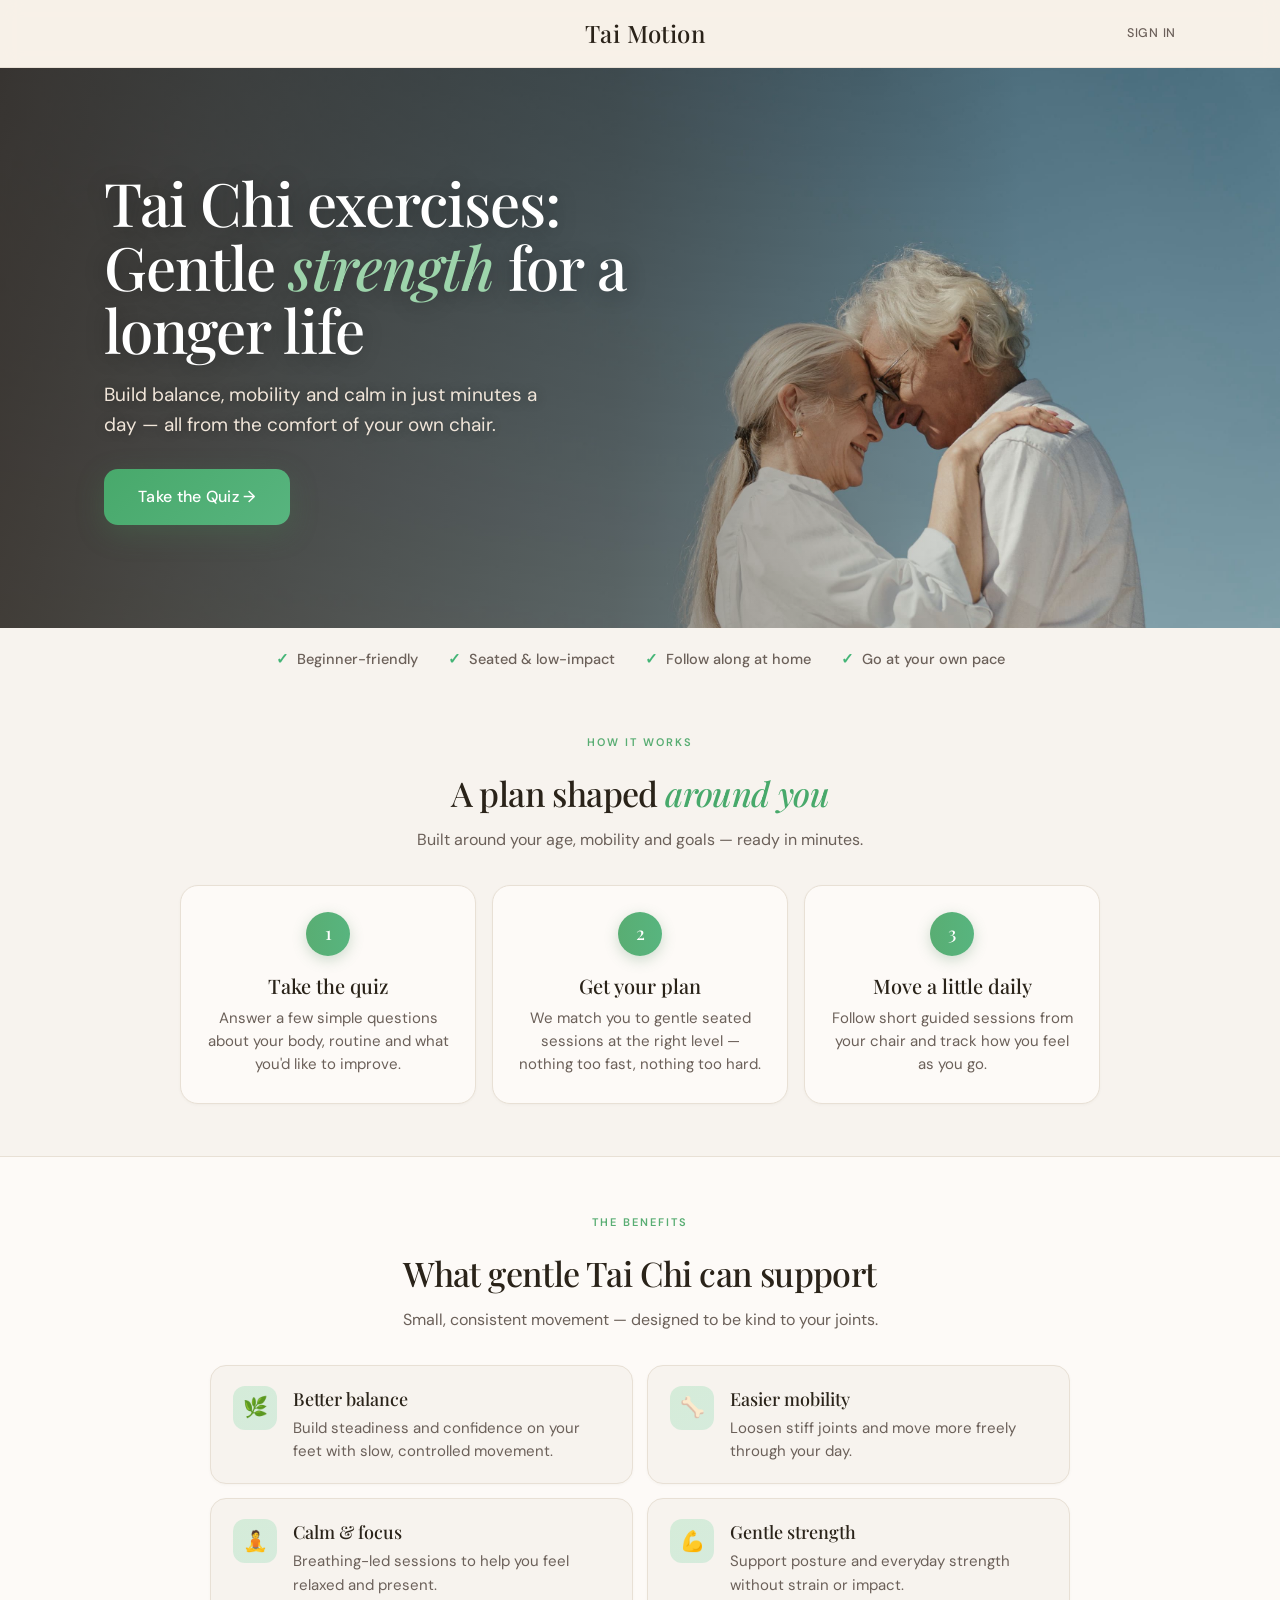
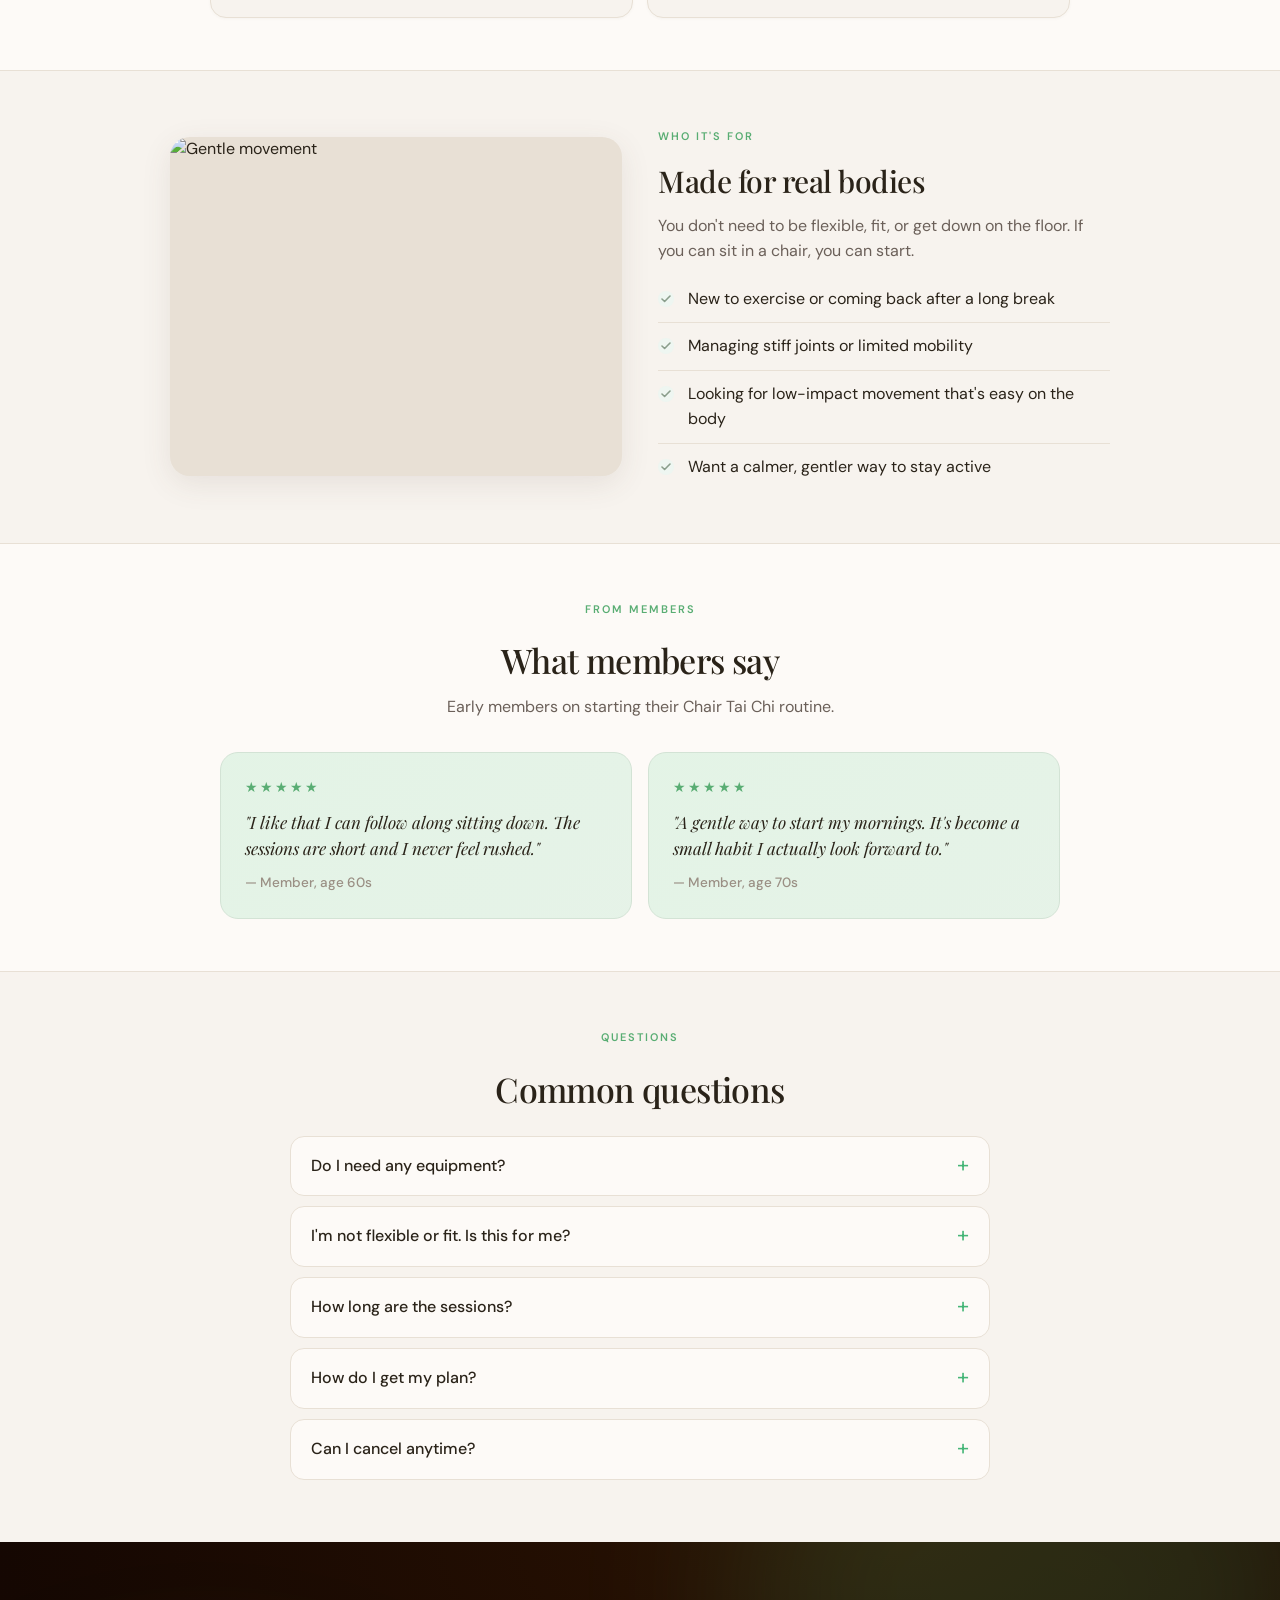
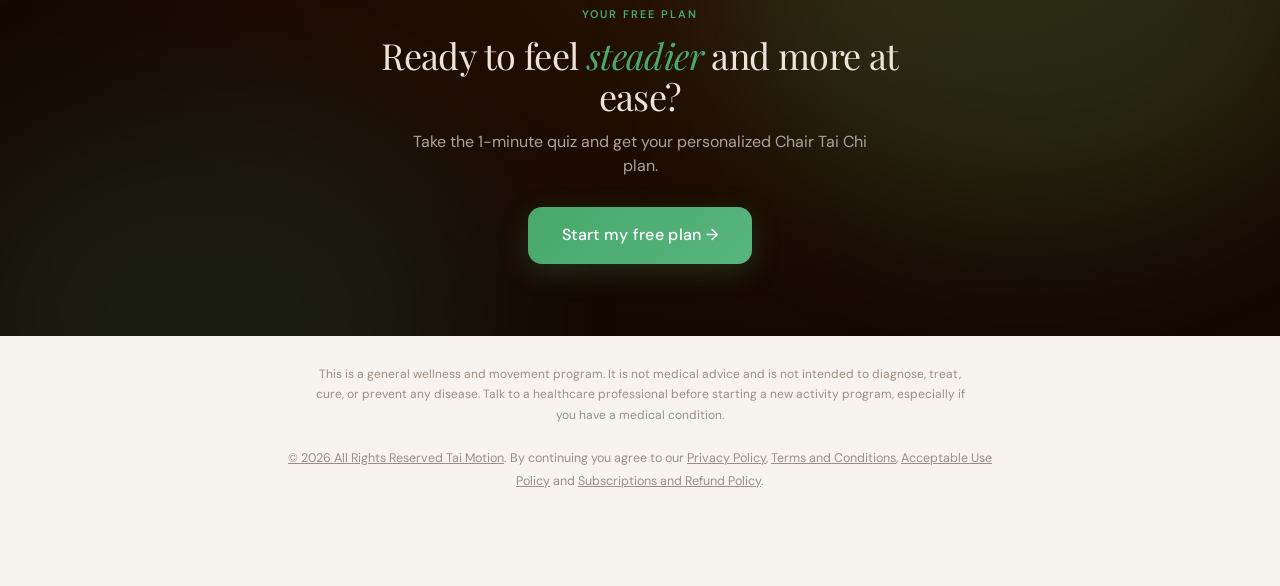
==== index.html @ 9742edc8 "funnel: bump track.js v2->v3 across all pages to force fresh deploy (fixes stale quiz.html missing f" ====
<!doctype html>
<html lang="en">
<head>
<!-- Google Tag Manager -->
<script>(function(w,d,s,l,i){w[l]=w[l]||[];w[l].push({'gtm.start':
new Date().getTime(),event:'gtm.js'});var f=d.getElementsByTagName(s)[0],
j=d.createElement(s),dl=l!='dataLayer'?'&l='+l:'';j.async=true;j.src=
'https://www.googletagmanager.com/gtm.js?id='+i+dl;f.parentNode.insertBefore(j,f);
})(window,document,'script','dataLayer','GTM-5HZDGTZL');</script>
<!-- End Google Tag Manager -->

<meta charset="utf-8">
<meta name="viewport" content="width=device-width, initial-scale=1">
<script src="assets/theme.js?v=3"></script>
<script src="assets/track.js?v=3"></script>
<title>Tai Chi exercises - Gentle strength for a longer life</title>
<link rel="preconnect" href="https://fonts.googleapis.com">
<link rel="preconnect" href="https://fonts.gstatic.com" crossorigin>
<link href="https://fonts.googleapis.com/css2?family=Playfair+Display:ital,wght@0,400;0,500;0,600;1,400;1,500&family=Cormorant+Garamond:ital,wght@0,500;0,600;1,500&family=DM+Sans:wght@300;400;500;600&display=swap" rel="stylesheet">
<style>
  *,*::before,*::after{box-sizing:border-box;margin:0;padding:0}
  :root{
    --c-amber:oklch(68% 0.1 65); --c-terra:oklch(60% 0.1 40); --c-rose2:oklch(72% 0.1 18);
    --c-amber-strong:oklch(68% 0.12 65); --c-amber-light:oklch(80% 0.1 65); --c-em-light:oklch(82% 0.09 72);
    --c-blob1:oklch(58% 0.12 50); --c-blob2:oklch(52% 0.1 20); --c-icon:oklch(55% 0.1 40);
    --c-tintA:oklch(92% 0.04 65); --c-tintB:oklch(92% 0.035 20);
    --c-quoteA:oklch(95% 0.03 30); --c-quoteB:oklch(95% 0.022 60); --c-quoteBd:oklch(90% 0.03 30);
    --c-btnglow:oklch(60% 0.1 40 / 0.28); --c-stepglow:oklch(68% 0.1 55 / 0.3);
    --cream:#f7f3ee; --warm-white:#fdfaf7; --stone:#e8e0d5;
    --ink:#2a2319; --ink-soft:#6b6059; --muted:#9a8f84; --line:#e8e0d5;
    --sage:#8a9e8c; --sage-light:#edf2ed;
    --rose:#c4806a; --gold:#b8956a; --accent:#5c4a3a;
    --serif:'Playfair Display',Georgia,'Times New Roman',serif;
    --serif-alt:'Cormorant Garamond',Georgia,serif;
    --grad:linear-gradient(135deg,var(--c-terra),var(--c-rose2));
    --grad-warm:linear-gradient(90deg,var(--c-amber),var(--c-rose2));
    --maxw:1120px; --shadow:0 8px 30px oklch(40% 0.03 55 / 0.10);
  }
  :root[data-theme="green"]{
    --sage:#45b577; --sage-light:#eef6f1; --rose:#45b577; --gold:#9aa84f; --accent:#2f5a3a;
    --c-amber:oklch(68% 0.12 152); --c-terra:oklch(66% 0.13 153); --c-rose2:oklch(70% 0.12 156);
    --c-amber-strong:oklch(66% 0.13 152); --c-amber-light:oklch(80% 0.09 152); --c-em-light:oklch(82% 0.08 152);
    --c-blob1:oklch(56% 0.11 150); --c-blob2:oklch(52% 0.09 158); --c-icon:oklch(52% 0.09 150);
    --c-tintA:oklch(92% 0.035 150); --c-tintB:oklch(92% 0.03 155);
    --c-quoteA:oklch(95% 0.025 150); --c-quoteB:oklch(95% 0.02 150); --c-quoteBd:oklch(90% 0.025 150);
    --c-btnglow:oklch(56% 0.1 150 / 0.28); --c-stepglow:oklch(62% 0.09 150 / 0.3);
  }
  html,body{background:var(--cream);font-family:'DM Sans',sans-serif;color:var(--ink);line-height:1.55;overflow-x:hidden}
  body{padding-bottom:84px}
  a{color:inherit}
  .sec{max-width:var(--maxw);margin:0 auto;padding:0 24px}
  .eyebrow{font-size:11px;letter-spacing:2px;text-transform:uppercase;color:var(--c-amber);font-weight:600}

  /* buttons */
  .btn{display:inline-flex;align-items:center;justify-content:center;gap:8px;background:var(--grad);color:#fff;
    font-family:'DM Sans',sans-serif;font-size:16px;font-weight:500;letter-spacing:.3px;padding:16px 34px;border:none;border-radius:14px;
    text-decoration:none;cursor:pointer;box-shadow:0 8px 28px var(--c-btnglow);transition:transform .15s ease,filter .2s ease}
  .btn:hover{filter:brightness(1.05);transform:translateY(-1px)}
  .btn:active{transform:scale(.98)}
  .btn-ghost{display:inline-flex;align-items:center;gap:8px;background:transparent;color:var(--accent);border:1.5px solid var(--stone);
    border-radius:14px;padding:15px 30px;text-decoration:none;font-weight:500;font-size:15px;transition:background .2s}
  .btn-ghost:hover{background:var(--warm-white)}

  /* nav */
  .nav{position:sticky;top:0;z-index:40;background:oklch(96% 0.014 72 / 0.88);backdrop-filter:blur(10px);border-bottom:1px solid var(--line)}
  .nav-in{max-width:var(--maxw);margin:0 auto;display:grid;grid-template-columns:1fr auto 1fr;align-items:center;padding:15px 24px;gap:12px}
  .nav-left,.nav-right{display:flex;align-items:center;gap:26px}
  .nav-right{justify-self:end}
  .nav a.lnk{text-decoration:none;font-size:12.5px;letter-spacing:.06em;text-transform:uppercase;font-weight:500;color:var(--ink-soft)}
  .nav a.lnk:hover{color:var(--rose)}
  .nav .burger{display:none;border:none;background:none;font-size:20px;cursor:pointer;line-height:1;color:var(--ink)}
  .brand{justify-self:center;display:inline-flex;align-items:center;gap:10px;font-family:var(--serif);font-size:24px;letter-spacing:.02em;font-weight:500;color:var(--ink);text-decoration:none;white-space:nowrap}
  .brand .logo{height:28px;width:auto;display:block}

  /* hero — full-width background image with overlaid copy (desktop) */
  .hero{position:relative;overflow:hidden;background:#2a2319 url(assets/bg_1.jpg) center 28%/cover no-repeat}
  .hero::before{content:"";position:absolute;inset:0;z-index:0;
    background:linear-gradient(90deg,oklch(22% 0.03 50 / .74) 0%,oklch(22% 0.03 50 / .42) 48%,oklch(22% 0.03 50 / 0) 80%)}
  .hero-in{position:relative;z-index:1;max-width:var(--maxw);margin:0 auto;padding:96px 24px;min-height:560px;display:flex;align-items:center}
  .hero-copy{max-width:560px}
  .hero-copy .eyebrow{margin-bottom:14px;color:var(--c-amber-light)}
  .hero h1{font-family:var(--serif);font-weight:500;font-size:60px;line-height:1.06;letter-spacing:-1px;color:#fff;margin-bottom:18px;text-shadow:0 2px 22px rgba(0,0,0,.32)}
  .hero h1 em{font-style:italic;color:var(--c-em-light)}
  .hero .lead{font-size:19px;line-height:1.6;color:oklch(93% 0.02 70);max-width:460px;margin-bottom:28px;text-shadow:0 1px 12px rgba(0,0,0,.32)}
  .hero-cta{display:flex;align-items:center;gap:16px;flex-wrap:wrap}
  .hero-photo{display:none}   /* shown only on mobile */
  .hero-photo img{width:100%;aspect-ratio:16/11;object-fit:cover;border-radius:20px;box-shadow:var(--shadow);display:block;background:var(--stone)}

  /* trust strip */
  .trust{display:flex;flex-wrap:wrap;justify-content:center;gap:10px 30px;padding:20px 24px 6px;color:var(--ink-soft);font-size:14.5px;font-weight:500}
  .trust span{display:inline-flex;align-items:center;gap:8px}
  .trust .ic{color:var(--sage);font-weight:700}

  /* section shell */
  .block{padding:52px 0}
  .block.alt{background:var(--warm-white);border-top:1px solid var(--line);border-bottom:1px solid var(--line)}
  .h2{font-family:var(--serif);font-weight:500;font-size:34px;letter-spacing:-.6px;text-align:center;color:var(--ink);margin-bottom:8px}
  .h2 em{font-style:italic;color:var(--c-terra)}
  .h2-sub{color:var(--ink-soft);text-align:center;max-width:560px;margin:0 auto 32px;font-size:16px}
  .center-tag{text-align:center;margin-bottom:14px}

  /* steps */
  .steps{display:grid;grid-template-columns:repeat(3,1fr);gap:16px;max-width:920px;margin:0 auto}
  .step-c{background:var(--warm-white);border:1px solid var(--line);border-radius:18px;padding:26px 22px;text-align:center;box-shadow:0 1px 3px oklch(40% 0.02 55 / 0.04)}
  .block.alt .step-c{background:var(--cream)}
  .step-c .n{width:44px;height:44px;border-radius:50%;background:var(--grad-warm);color:#fff;font-family:var(--serif);
    font-weight:500;display:grid;place-items:center;margin:0 auto 14px;font-size:18px;box-shadow:0 4px 14px var(--c-stepglow)}
  .step-c h3{font-family:var(--serif);font-weight:500;font-size:20px;margin-bottom:6px}
  .step-c p{color:var(--ink-soft);font-size:15px}

  /* benefits */
  .benes{display:grid;grid-template-columns:repeat(2,1fr);gap:14px;max-width:860px;margin:0 auto}
  .bene{display:flex;gap:16px;align-items:flex-start;background:var(--warm-white);border:1px solid var(--line);border-radius:16px;padding:20px 22px;box-shadow:0 1px 3px oklch(40% 0.02 55 / 0.04)}
  .block.alt .bene{background:var(--cream)}
  .bene .ic{width:44px;height:44px;border-radius:12px;flex:none;display:grid;place-items:center;font-size:20px;
    background:linear-gradient(135deg,var(--c-tintA),var(--c-tintB));color:var(--c-icon)}
  .bene h3{font-family:var(--serif);font-weight:500;font-size:18px;margin-bottom:3px}
  .bene p{color:var(--ink-soft);font-size:15px}

  /* who it's for */
  .forwho{display:grid;grid-template-columns:1fr 1fr;gap:36px;align-items:center;max-width:940px;margin:0 auto}
  .forwho img{width:100%;border-radius:20px;box-shadow:var(--shadow);display:block;aspect-ratio:4/3;object-fit:cover;background:var(--stone)}
  .forwho h2{font-family:var(--serif);font-weight:500;font-size:30px;letter-spacing:-.5px;margin-bottom:10px}
  .forwho .intro{color:var(--ink-soft);font-size:16px;margin-bottom:6px}
  .forwho ul{margin:12px 0 0;padding:0;list-style:none}
  .forwho li{position:relative;padding:11px 0 11px 30px;border-bottom:1px solid var(--line);font-size:16px;color:var(--ink)}
  .forwho li:last-child{border-bottom:none}
  .forwho li::before{content:"";position:absolute;left:0;top:15px;width:16px;height:16px;border-radius:50%;
    background:var(--sage-light) url("data:image/svg+xml,%3Csvg width='10' height='8' viewBox='0 0 10 8' fill='none' xmlns='http://www.w3.org/2000/svg'%3E%3Cpath d='M1 4L3.6 6.5L9 1' stroke='%238a9e8c' stroke-width='1.6' stroke-linecap='round' stroke-linejoin='round'/%3E%3C/svg%3E") center/10px no-repeat}

  /* quotes */
  .quotes{display:grid;grid-template-columns:repeat(2,1fr);gap:16px;max-width:840px;margin:0 auto}
  .quote{background:linear-gradient(135deg,var(--c-quoteA),var(--c-quoteB));border:1px solid var(--c-quoteBd);border-radius:18px;padding:24px}
  .quote .stars{color:var(--c-amber);font-size:14px;letter-spacing:2px;margin-bottom:10px}
  .quote p{font-family:var(--serif);font-style:italic;font-size:17px;line-height:1.55;color:var(--ink);margin-bottom:12px}
  .quote .who{color:var(--muted);font-size:13.5px;font-weight:500}

  /* faq */
  .faq{max-width:700px;margin:0 auto}
  .faq details{background:var(--warm-white);border:1px solid var(--line);border-radius:14px;padding:0 20px;margin-bottom:10px}
  .block.alt .faq details{background:var(--cream)}
  .faq summary{cursor:pointer;list-style:none;padding:17px 0;font-weight:500;font-size:16px;display:flex;justify-content:space-between;gap:12px;color:var(--ink)}
  .faq summary::-webkit-details-marker{display:none}
  .faq summary::after{content:"+";color:var(--rose);font-weight:400;font-size:22px;line-height:1}
  .faq details[open] summary::after{content:"–"}
  .faq p{margin:0 0 17px;color:var(--ink-soft);font-size:15px;line-height:1.65}

  /* final cta */
  .final{position:relative;overflow:hidden;background:radial-gradient(ellipse at 70% 0%,oklch(22% 0.05 55) 0%,oklch(15% 0.03 50) 70%);
    text-align:center;padding:64px 24px 72px;color:oklch(90% 0.018 70)}
  .final-bg{position:absolute;inset:0;width:100%;height:100%;pointer-events:none}
  .final-in{position:relative;z-index:1;max-width:600px;margin:0 auto}
  .final .eyebrow{color:var(--c-amber-strong);margin-bottom:12px;display:block}
  .final h2{font-family:var(--serif);font-weight:400;font-size:36px;letter-spacing:-.6px;line-height:1.15;margin-bottom:12px;color:oklch(92% 0.018 70)}
  .final h2 em{font-style:italic;color:var(--c-amber-strong)}
  .final p{color:oklch(72% 0.015 60);max-width:480px;margin:0 auto 28px;font-size:16px}

  /* sticky mobile CTA */
  .sticky-cta{position:fixed;left:0;right:0;bottom:0;z-index:50;background:oklch(97% 0.012 72 / 0.95);backdrop-filter:blur(8px);
    border-top:1px solid var(--line);padding:12px 16px calc(12px + env(safe-area-inset-bottom,0px));display:none}
  .sticky-cta .btn{width:100%;display:flex}

  .disclaimer{max-width:700px;margin:28px auto 0;padding:0 24px;color:var(--muted);font-size:12px;line-height:1.7;text-align:center}
  footer.site{max-width:760px;margin:0 auto;padding:22px 24px 10px;color:var(--muted);font-size:12.5px;text-align:center;line-height:1.8}
  footer.site a{color:var(--muted);text-decoration:underline}
  footer.site a:hover{color:var(--rose)}

  @media (max-width:860px){
    .nav-in{padding:13px 18px}
    .brand{font-size:20px}
    /* hero → stacked photo card + copy on cream (mobile) */
    .hero{background:none}
    .hero::before{display:none}
    .hero-in{display:grid;grid-template-columns:1fr;gap:26px;padding:34px 24px 30px;min-height:0}
    .hero-copy{max-width:none}
    .hero-copy .eyebrow{color:var(--c-amber)}
    .hero h1{font-size:40px;color:var(--ink);text-shadow:none}
    .hero h1 em{color:var(--c-terra)}
    .hero .lead{color:var(--ink-soft);text-shadow:none}
    .hero-photo{display:block;order:-1;max-width:440px;margin:0 auto}
  }
  @media (max-width:720px){
    .hero-cta{display:none}   /* sticky CTA covers this on mobile */
    .hero h1{font-size:34px}
    .h2{font-size:28px}
    .steps{grid-template-columns:1fr}
    .benes{grid-template-columns:1fr}
    .forwho{grid-template-columns:1fr}
    .forwho img{order:-1}
    .quotes{grid-template-columns:1fr}
    .final h2{font-size:29px}
    .sticky-cta{display:block}
  }
</style>
</head>
<body>
<!-- Google Tag Manager (noscript) -->
<noscript><iframe src="https://www.googletagmanager.com/ns.html?id=GTM-5HZDGTZL"
height="0" width="0" style="display:none;visibility:hidden"></iframe></noscript>
<!-- End Google Tag Manager (noscript) -->

  <nav class="nav">
    <div class="nav-in">
      <div class="nav-left"></div>
      <a class="brand" href="index.html"><img class="logo" src="assets/logo2.webp" alt=""> Tai&nbsp;Motion</a>
      <div class="nav-right">
        <a class="lnk" href="https://app.taimotion.com/">Sign in</a>
      </div>
    </div>
  </nav>

  <!-- HERO -->
  <section class="hero">
    <div class="hero-in">
      <div class="hero-copy">
        <h1>Tai Chi exercises: Gentle <em>strength</em> for a longer life</h1>
        <p class="lead">Build balance, mobility and calm in just minutes a day — all from the comfort of your own chair.</p>
        <div class="hero-cta">
          <a class="btn" href="quiz.html?start=1">Take the Quiz →</a>
        </div>
      </div>
      <div class="hero-photo">
        <img src="assets/bg_1.jpg" alt="Gentle seated movement">
      </div>
    </div>
  </section>

  <!-- TRUST -->
  <div class="trust sec">
    <span><span class="ic">✓</span> Beginner-friendly</span>
    <span><span class="ic">✓</span> Seated &amp; low-impact</span>
    <span><span class="ic">✓</span> Follow along at home</span>
    <span><span class="ic">✓</span> Go at your own pace</span>
  </div>

  <!-- HOW IT WORKS -->
  <section class="block" id="how">
    <div class="sec">
      <div class="center-tag"><span class="eyebrow">How it works</span></div>
      <h2 class="h2">A plan shaped <em>around you</em></h2>
      <p class="h2-sub">Built around your age, mobility and goals — ready in minutes.</p>
      <div class="steps">
        <div class="step-c"><div class="n">1</div><h3>Take the quiz</h3>
          <p>Answer a few simple questions about your body, routine and what you'd like to improve.</p></div>
        <div class="step-c"><div class="n">2</div><h3>Get your plan</h3>
          <p>We match you to gentle seated sessions at the right level — nothing too fast, nothing too hard.</p></div>
        <div class="step-c"><div class="n">3</div><h3>Move a little daily</h3>
          <p>Follow short guided sessions from your chair and track how you feel as you go.</p></div>
      </div>
    </div>
  </section>

  <!-- BENEFITS -->
  <section class="block alt">
    <div class="sec">
      <div class="center-tag"><span class="eyebrow">The benefits</span></div>
      <h2 class="h2">What gentle Tai Chi can support</h2>
      <p class="h2-sub">Small, consistent movement — designed to be kind to your joints.</p>
      <div class="benes">
        <div class="bene"><span class="ic">🌿</span><div><h3>Better balance</h3><p>Build steadiness and confidence on your feet with slow, controlled movement.</p></div></div>
        <div class="bene"><span class="ic">🦴</span><div><h3>Easier mobility</h3><p>Loosen stiff joints and move more freely through your day.</p></div></div>
        <div class="bene"><span class="ic">🧘</span><div><h3>Calm &amp; focus</h3><p>Breathing-led sessions to help you feel relaxed and present.</p></div></div>
        <div class="bene"><span class="ic">💪</span><div><h3>Gentle strength</h3><p>Support posture and everyday strength without strain or impact.</p></div></div>
      </div>
    </div>
  </section>

  <!-- WHO IT'S FOR -->
  <section class="block">
    <div class="sec">
      <div class="forwho">
        <img src="assets/bodies_2b.jpg" alt="Gentle movement">
        <div>
          <span class="eyebrow">Who it's for</span>
          <h2 style="margin-top:10px">Made for real bodies</h2>
          <p class="intro">You don't need to be flexible, fit, or get down on the floor. If you can sit in a chair, you can start.</p>
          <ul>
            <li>New to exercise or coming back after a long break</li>
            <li>Managing stiff joints or limited mobility</li>
            <li>Looking for low-impact movement that's easy on the body</li>
            <li>Want a calmer, gentler way to stay active</li>
          </ul>
        </div>
      </div>
    </div>
  </section>

  <!-- QUOTES -->
  <section class="block alt" id="stories">
    <div class="sec">
      <div class="center-tag"><span class="eyebrow">From members</span></div>
      <h2 class="h2">What members say</h2>
      <p class="h2-sub">Early members on starting their Chair Tai Chi routine.</p>
      <div class="quotes">
        <div class="quote">
          <div class="stars">★★★★★</div>
          <p>"I like that I can follow along sitting down. The sessions are short and I never feel rushed."</p>
          <div class="who">— Member, age 60s</div>
        </div>
        <div class="quote">
          <div class="stars">★★★★★</div>
          <p>"A gentle way to start my mornings. It's become a small habit I actually look forward to."</p>
          <div class="who">— Member, age 70s</div>
        </div>
      </div>
    </div>
  </section>

  <!-- FAQ -->
  <section class="block">
    <div class="sec">
      <div class="center-tag"><span class="eyebrow">Questions</span></div>
      <h2 class="h2">Common questions</h2>
      <div class="faq" style="margin-top:20px">
        <details><summary>Do I need any equipment?</summary><p>No. All you need is a sturdy chair and a little space. There's no floor work and nothing to buy.</p></details>
        <details><summary>I'm not flexible or fit. Is this for me?</summary><p>Yes — that's exactly who it's built for. Sessions start gentle and you move entirely at your own pace.</p></details>
        <details><summary>How long are the sessions?</summary><p>Most are around 10–15 minutes, so they're easy to fit into your day.</p></details>
        <details><summary>How do I get my plan?</summary><p>Take the short quiz and we'll match you to a starting plan based on your age, mobility and goals.</p></details>
        <details><summary>Can I cancel anytime?</summary><p>Yes. You can manage or cancel your membership at any time from your account.</p></details>
      </div>
    </div>
  </section>

  <!-- FINAL CTA -->
  <section class="final">
    <svg class="final-bg" aria-hidden="true" viewBox="0 0 1120 380" preserveAspectRatio="xMidYMid slice" xmlns="http://www.w3.org/2000/svg">
      <defs><filter id="fb" x="-50%" y="-50%" width="200%" height="200%"><feGaussianBlur stdDeviation="70"/></filter></defs>
      <ellipse cx="900" cy="60" rx="260" ry="200" fill="var(--c-blob1)" opacity="0.22" filter="url(#fb)"/>
      <ellipse cx="180" cy="340" rx="240" ry="180" fill="var(--c-blob2)" opacity="0.18" filter="url(#fb)"/>
    </svg>
    <div class="final-in">
      <span class="eyebrow">Your free plan</span>
      <h2>Ready to feel <em>steadier</em> and more at ease?</h2>
      <p>Take the 1-minute quiz and get your personalized Chair Tai Chi plan.</p>
      <a class="btn" href="quiz.html?start=1">Start my free plan →</a>
    </div>
  </section>

  <p class="disclaimer">This is a general wellness and movement program. It is not medical advice and is not
    intended to diagnose, treat, cure, or prevent any disease. Talk to a healthcare professional before starting
    a new activity program, especially if you have a medical condition.</p>

  <footer class="site">
    <p><a href="index.html">© <span id="yr"></span> All Rights Reserved Tai Motion</a>.
    By continuing you agree to our <a href="https://taimotion.com/privacy-policy.html" target="_blank" rel="noopener">Privacy Policy</a>,
    <a href="https://taimotion.com/terms-of-services.html" target="_blank" rel="noopener">Terms and Conditions</a>,
    <a href="https://taimotion.com/acceptable-use-policy.html" target="_blank" rel="noopener">Acceptable Use Policy</a> and
    <a href="https://taimotion.com/refund-policy.html" target="_blank" rel="noopener">Subscriptions and Refund Policy</a>.</p>
  </footer>

  <div class="sticky-cta"><a class="btn" href="quiz.html?start=1">Take the 1-minute quiz →</a></div>

  <script>
    document.getElementById("yr").textContent = new Date().getFullYear();
    (function(){
      var nav=document.querySelector(".nav"), b=document.getElementById("burger");
      if(b) b.onclick=function(){ nav.classList.toggle("open"); };
      document.querySelectorAll(".mobile-menu a").forEach(function(a){ a.onclick=function(){ nav.classList.remove("open"); }; });
    })();
  </script>
  <script src="assets/testbar.js?v=1"></script>
</body>
</html>
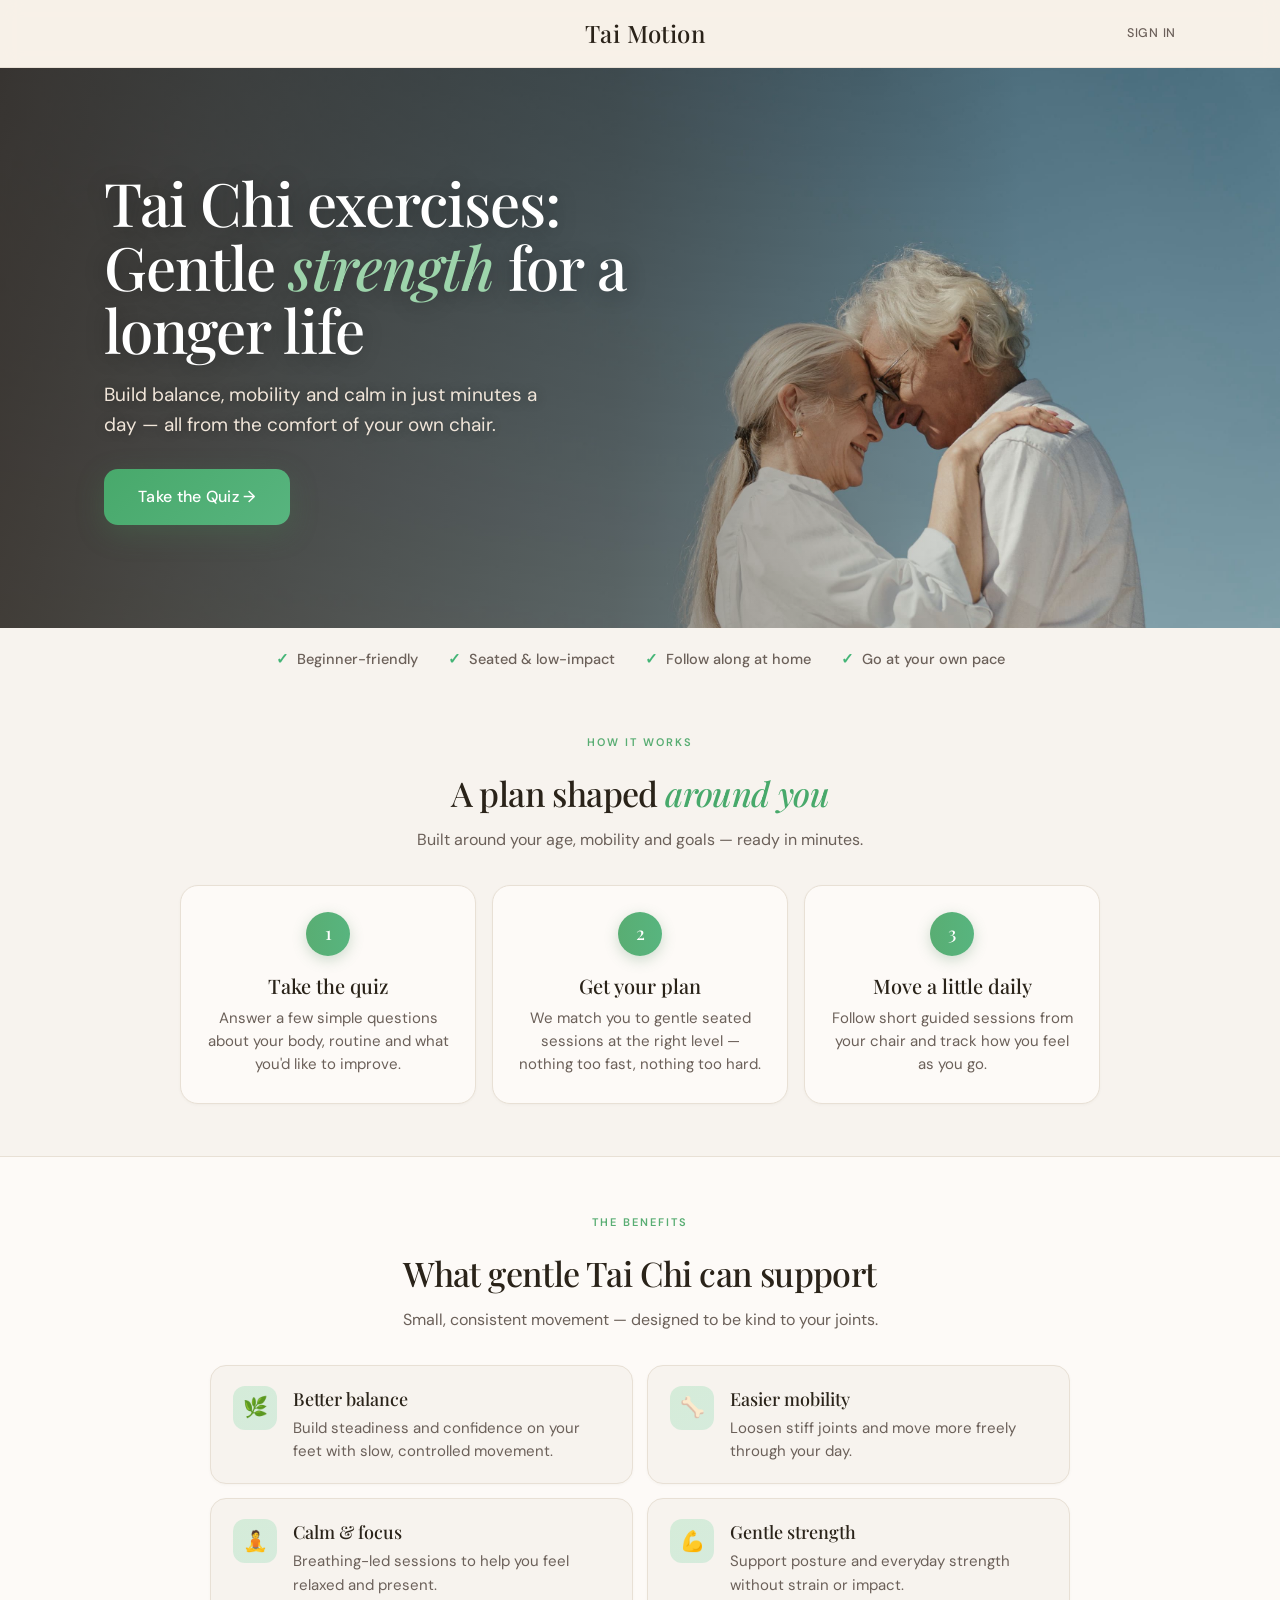
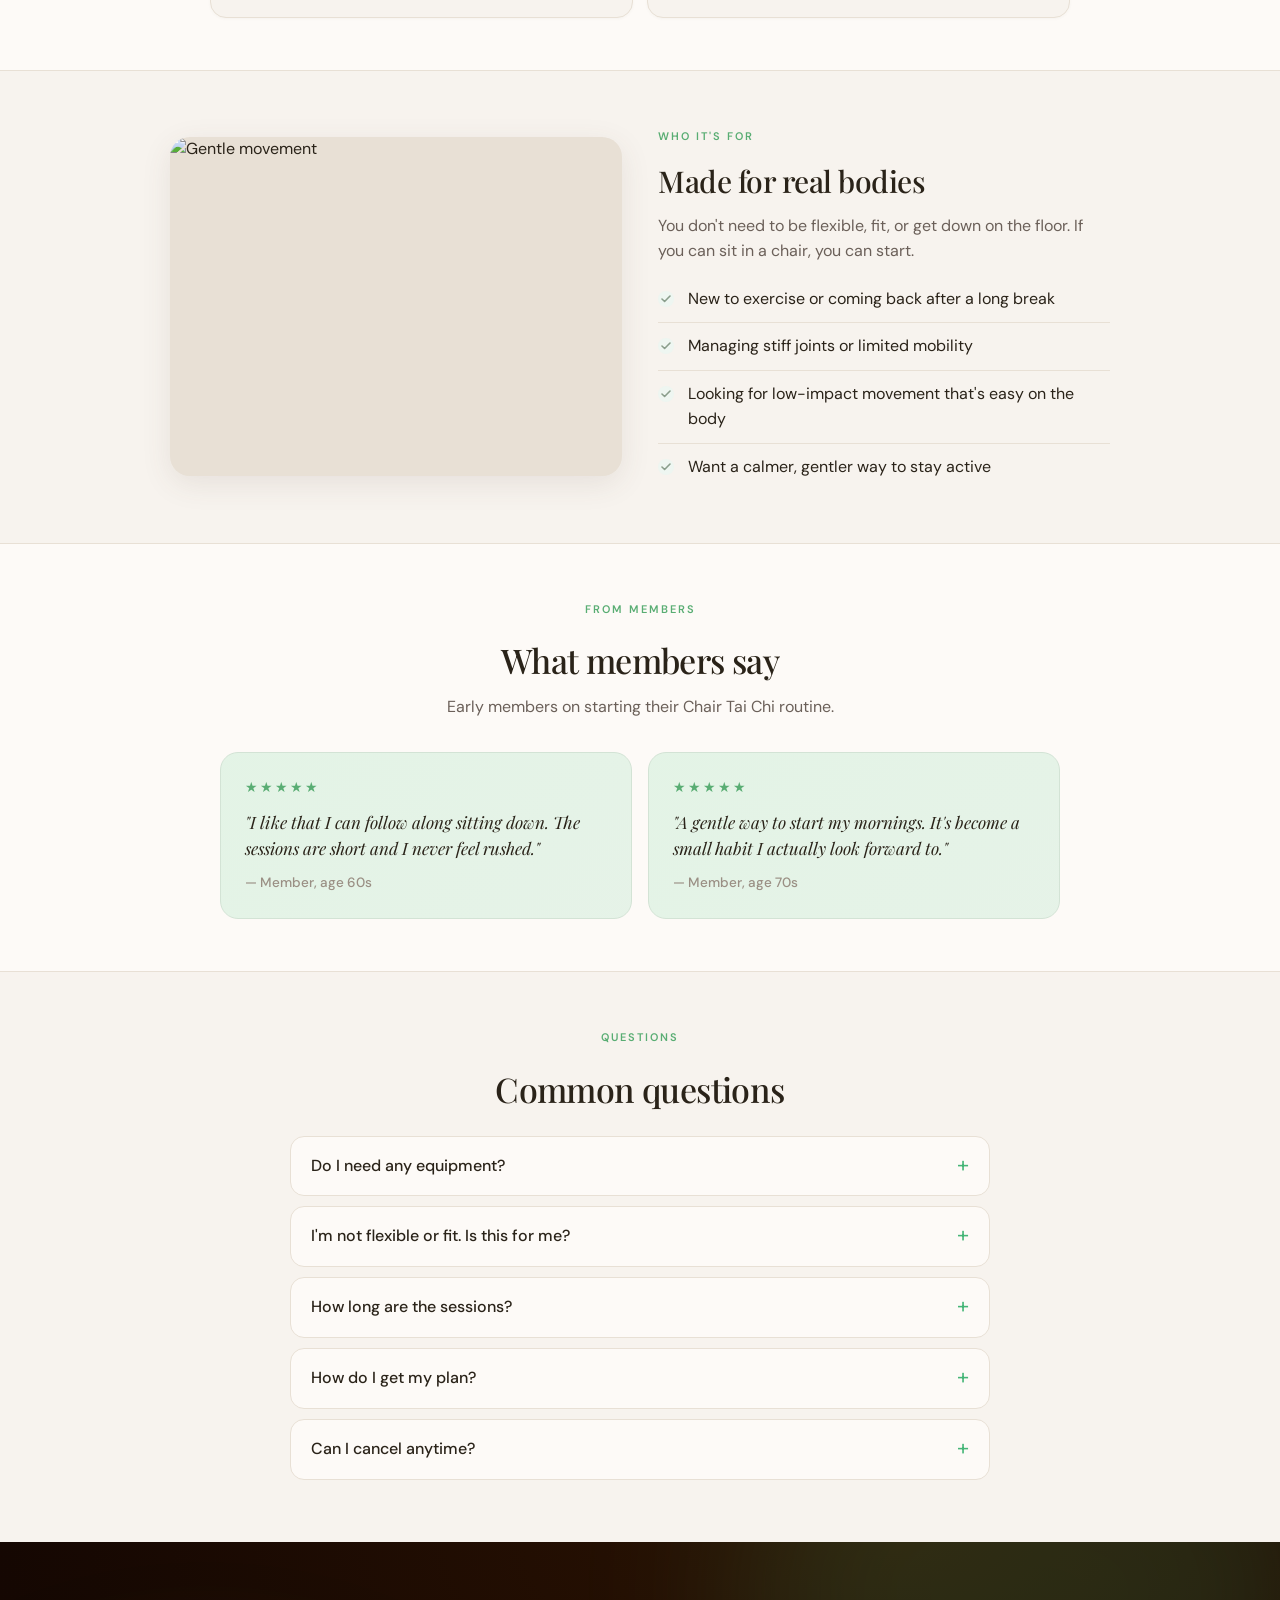
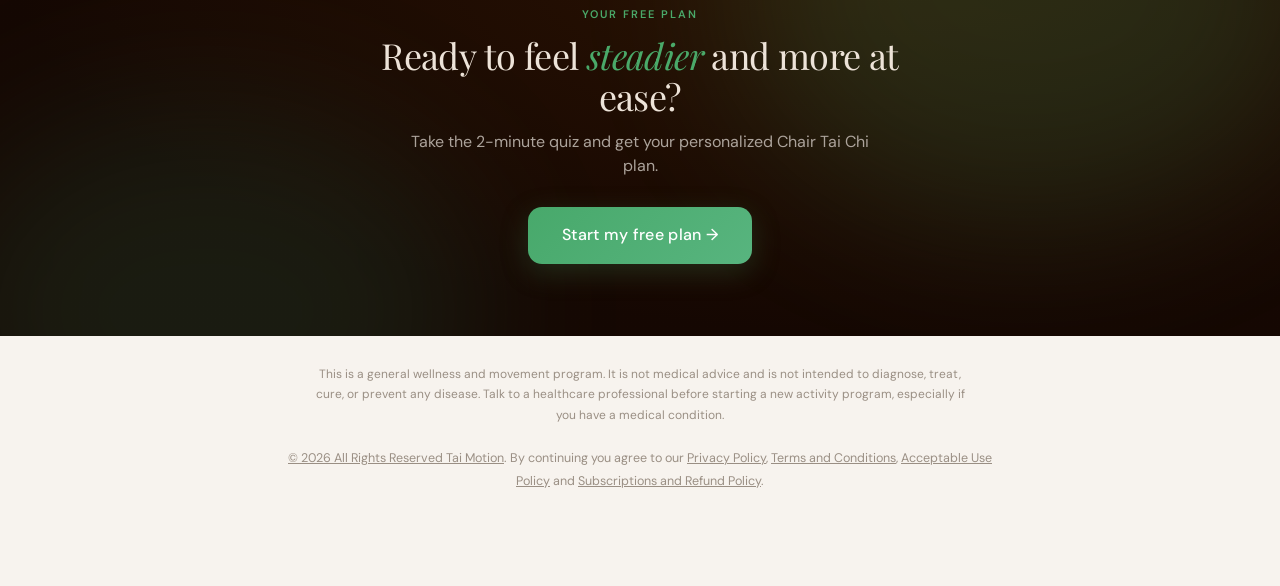
==== commit 07e60fda: "mobile hero: true full-bleed image flush to header (padding moved to copy)" ====
--- a/index.html
+++ b/index.html
@@ -171,13 +171,14 @@
     /* hero → stacked photo card + copy on cream (mobile) */
     .hero{background:none}
     .hero::before{display:none}
-    .hero-in{display:grid;grid-template-columns:1fr;gap:26px;padding:34px 24px 30px;min-height:0}
-    .hero-copy{max-width:none}
+    .hero-in{display:grid;grid-template-columns:1fr;gap:22px;padding:0 0 30px;min-height:0}
+    .hero-copy{max-width:none;padding:0 24px}
     .hero-copy .eyebrow{color:var(--c-amber)}
     .hero h1{font-size:40px;color:var(--ink);text-shadow:none}
     .hero h1 em{color:var(--c-terra)}
     .hero .lead{color:var(--ink-soft);text-shadow:none}
-    .hero-photo{display:block;order:-1;max-width:440px;margin:0 auto}
+    .hero-photo{display:block;order:-1;max-width:none;margin:0}
+    .hero-photo img{border-radius:0;box-shadow:none;aspect-ratio:5/4}
   }
   @media (max-width:720px){
     .hero-cta{display:none}   /* sticky CTA covers this on mobile */
@@ -331,7 +332,7 @@
     <div class="final-in">
       <span class="eyebrow">Your free plan</span>
       <h2>Ready to feel <em>steadier</em> and more at ease?</h2>
-      <p>Take the 1-minute quiz and get your personalized Chair Tai Chi plan.</p>
+      <p>Take the 2-minute quiz and get your personalized Chair Tai Chi plan.</p>
       <a class="btn" href="quiz.html?start=1">Start my free plan →</a>
     </div>
   </section>
@@ -348,7 +349,7 @@
     <a href="https://taimotion.com/refund-policy.html" target="_blank" rel="noopener">Subscriptions and Refund Policy</a>.</p>
   </footer>
 
-  <div class="sticky-cta"><a class="btn" href="quiz.html?start=1">Take the 1-minute quiz →</a></div>
+  <div class="sticky-cta"><a class="btn" href="quiz.html?start=1">Take the 2-minute quiz →</a></div>
 
   <script>
     document.getElementById("yr").textContent = new Date().getFullYear();
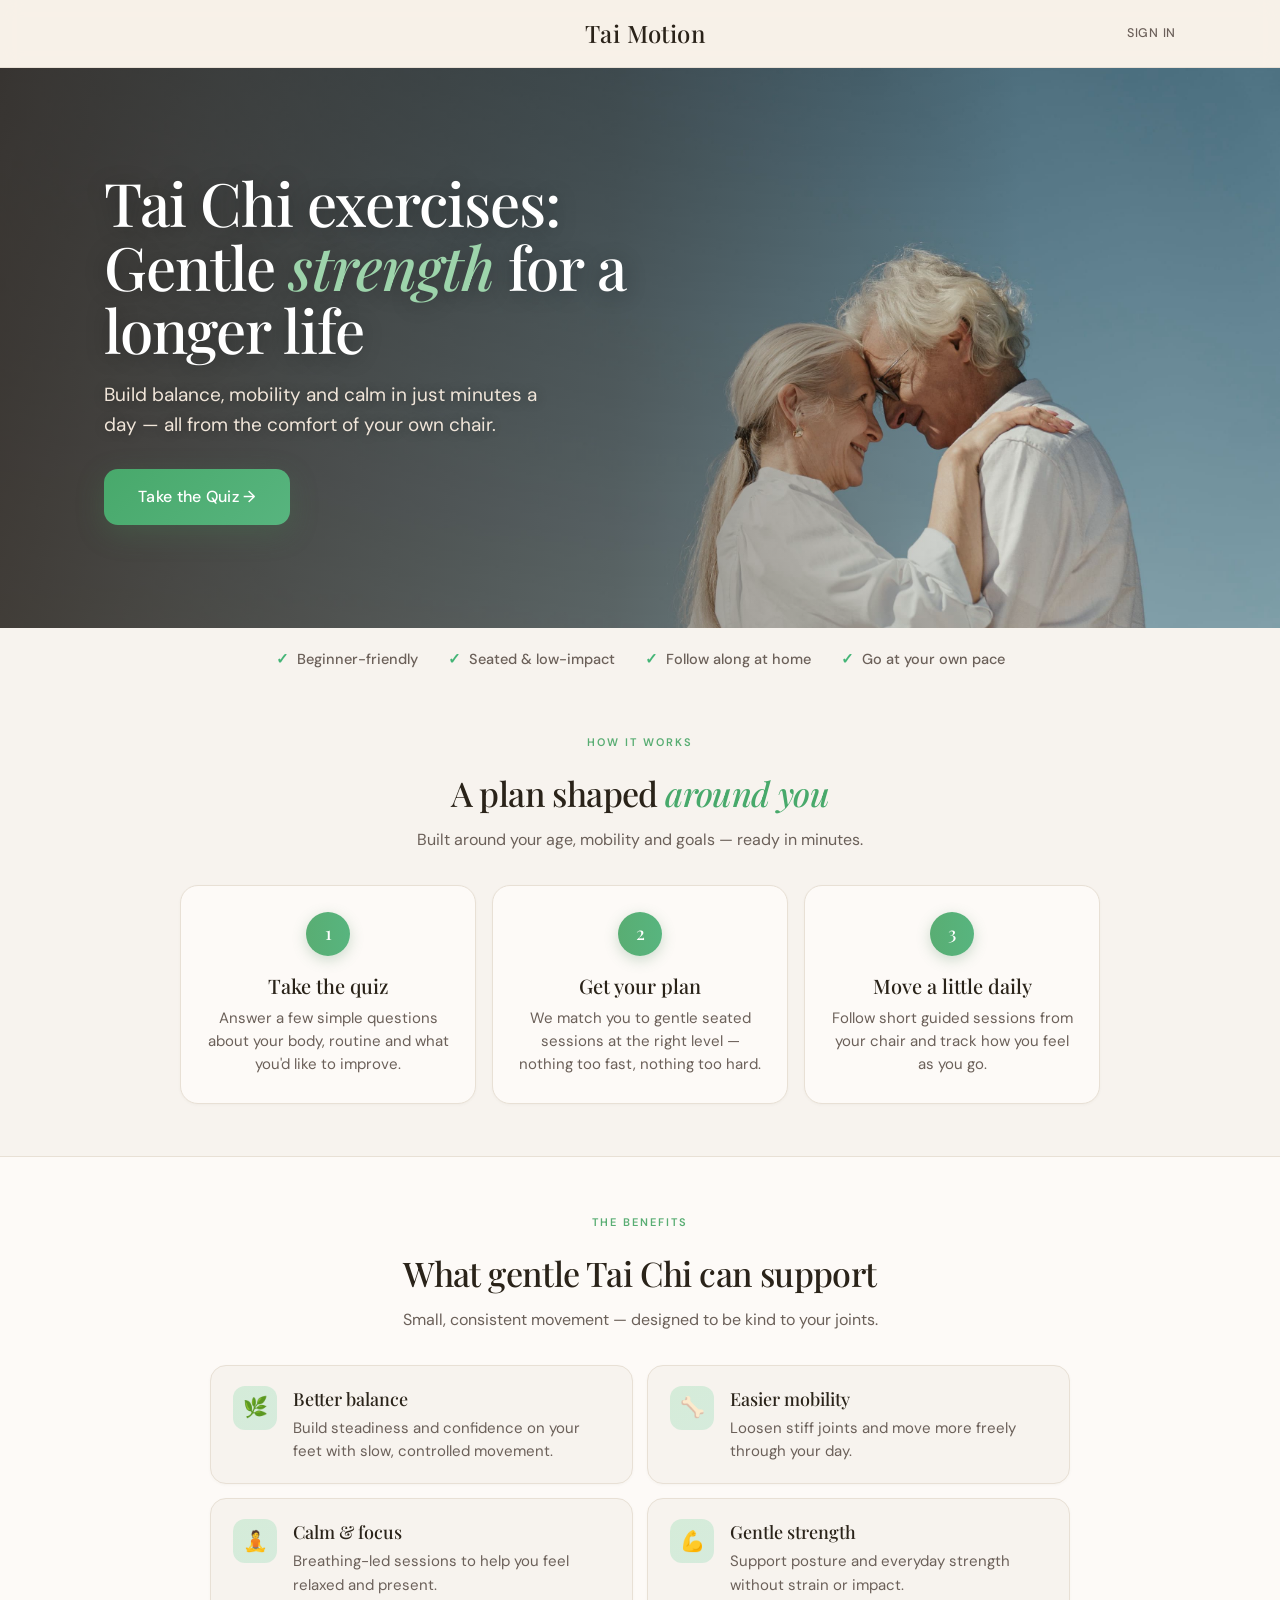
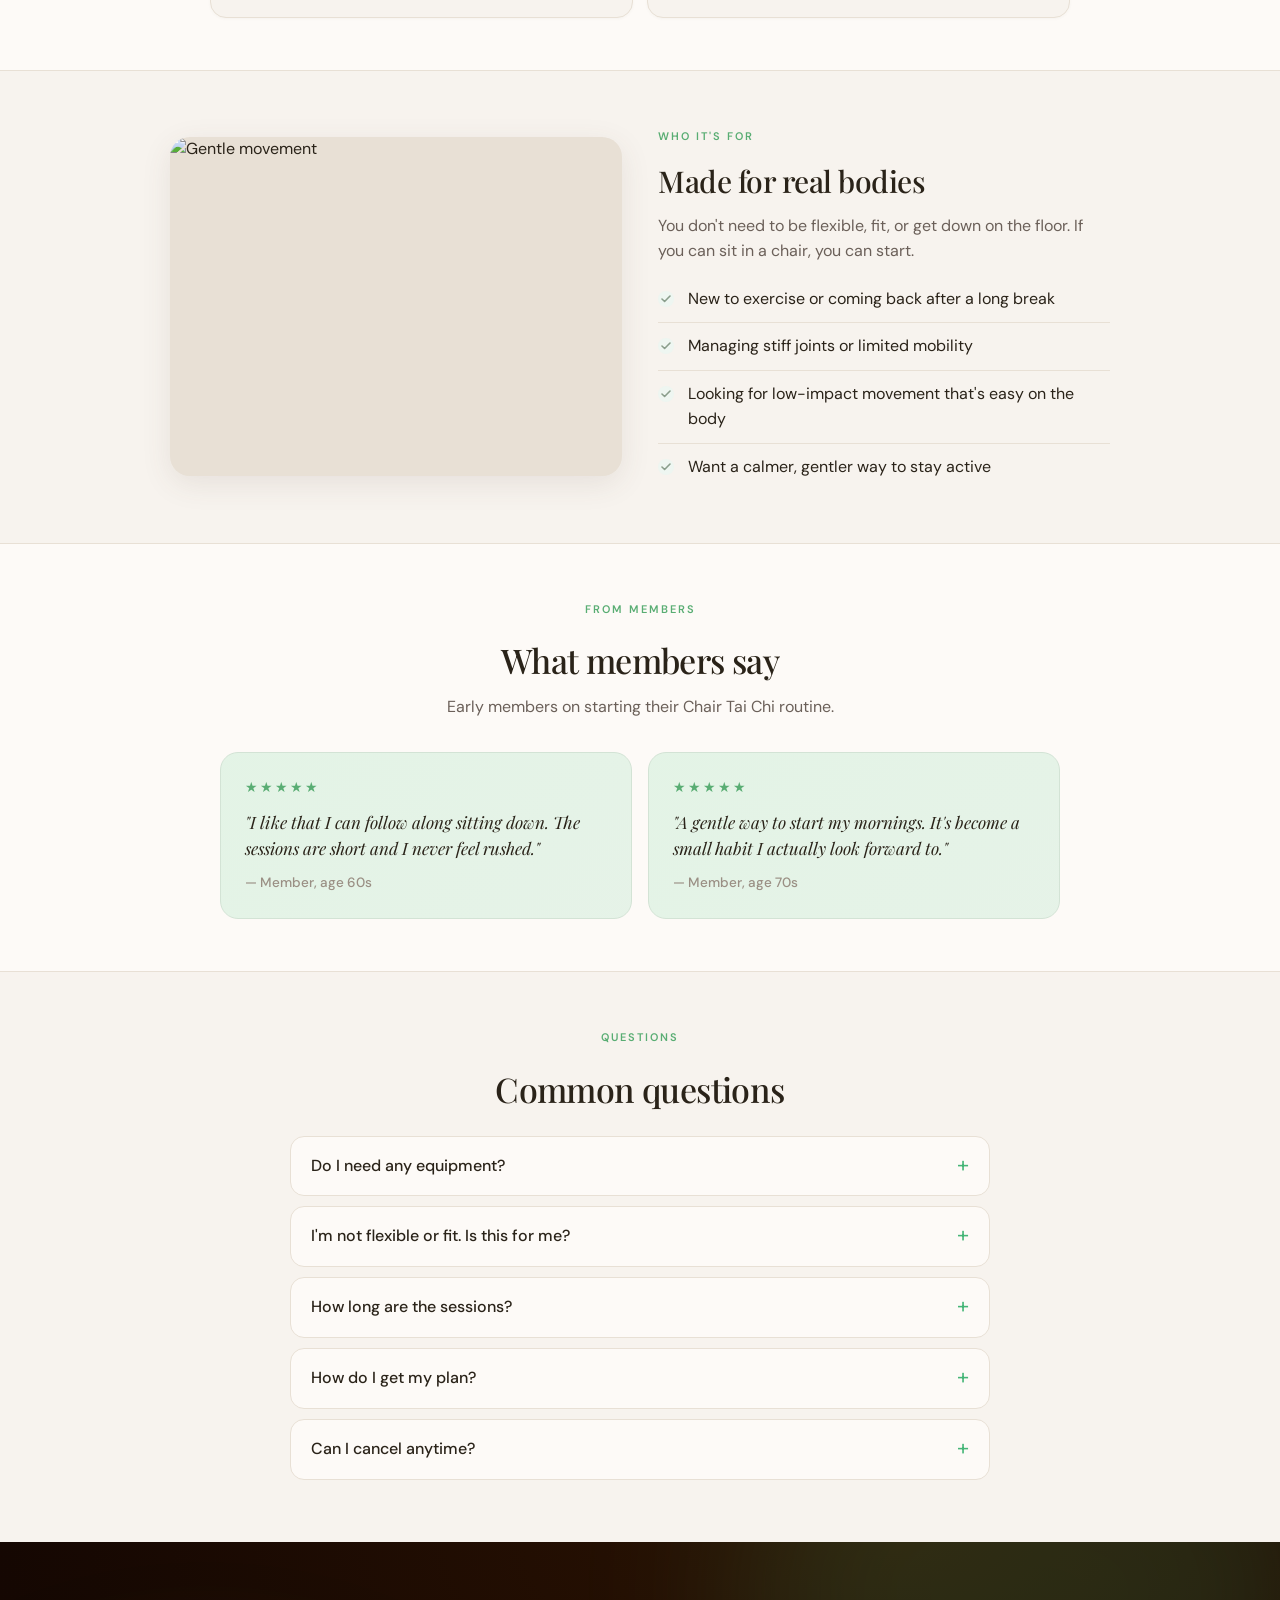
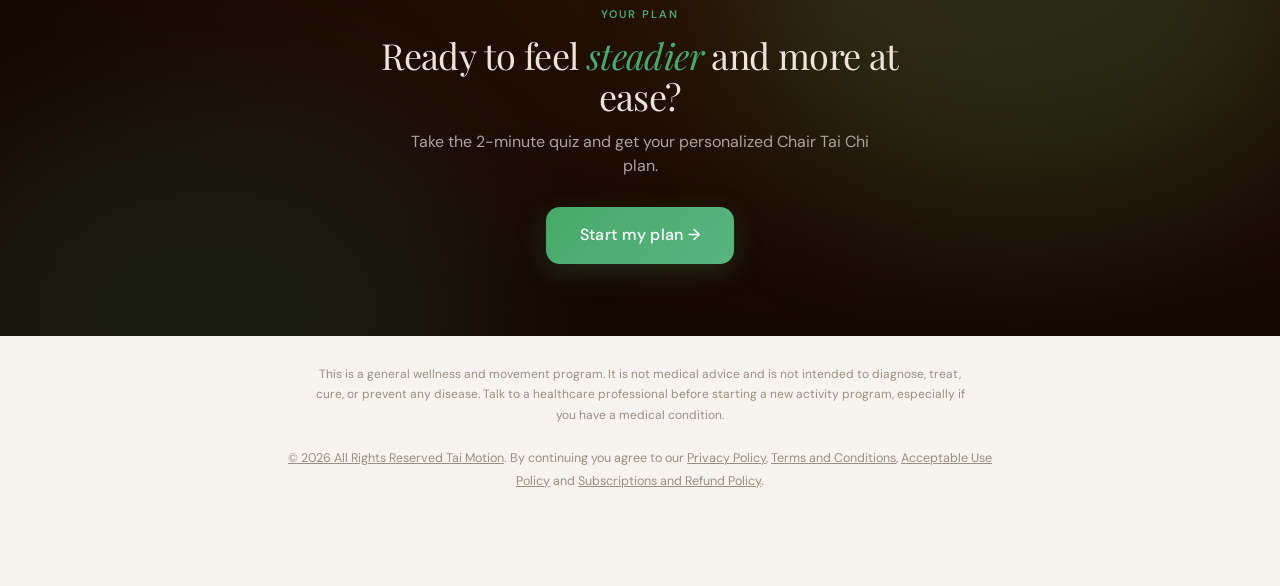
==== commit 5f607f1c: "mobile: tighten hero→trust gap to 22px (match hero image→title gap)" ====
--- a/index.html
+++ b/index.html
@@ -171,12 +171,13 @@
     /* hero → stacked photo card + copy on cream (mobile) */
     .hero{background:none}
     .hero::before{display:none}
-    .hero-in{display:grid;grid-template-columns:1fr;gap:22px;padding:0 0 30px;min-height:0}
+    .hero-in{display:grid;grid-template-columns:1fr;gap:22px;padding:0;min-height:0}
     .hero-copy{max-width:none;padding:0 24px}
     .hero-copy .eyebrow{color:var(--c-amber)}
     .hero h1{font-size:40px;color:var(--ink);text-shadow:none}
     .hero h1 em{color:var(--c-terra)}
-    .hero .lead{color:var(--ink-soft);text-shadow:none}
+    .hero .lead{color:var(--ink-soft);text-shadow:none;margin-bottom:0}
+    .trust{padding-top:22px}
     .hero-photo{display:block;order:-1;max-width:none;margin:0}
     .hero-photo img{border-radius:0;box-shadow:none;aspect-ratio:5/4}
   }
@@ -330,10 +331,10 @@
       <ellipse cx="180" cy="340" rx="240" ry="180" fill="var(--c-blob2)" opacity="0.18" filter="url(#fb)"/>
     </svg>
     <div class="final-in">
-      <span class="eyebrow">Your free plan</span>
+      <span class="eyebrow">Your plan</span>
       <h2>Ready to feel <em>steadier</em> and more at ease?</h2>
       <p>Take the 2-minute quiz and get your personalized Chair Tai Chi plan.</p>
-      <a class="btn" href="quiz.html?start=1">Start my free plan →</a>
+      <a class="btn" href="quiz.html?start=1">Start my plan →</a>
     </div>
   </section>
 
